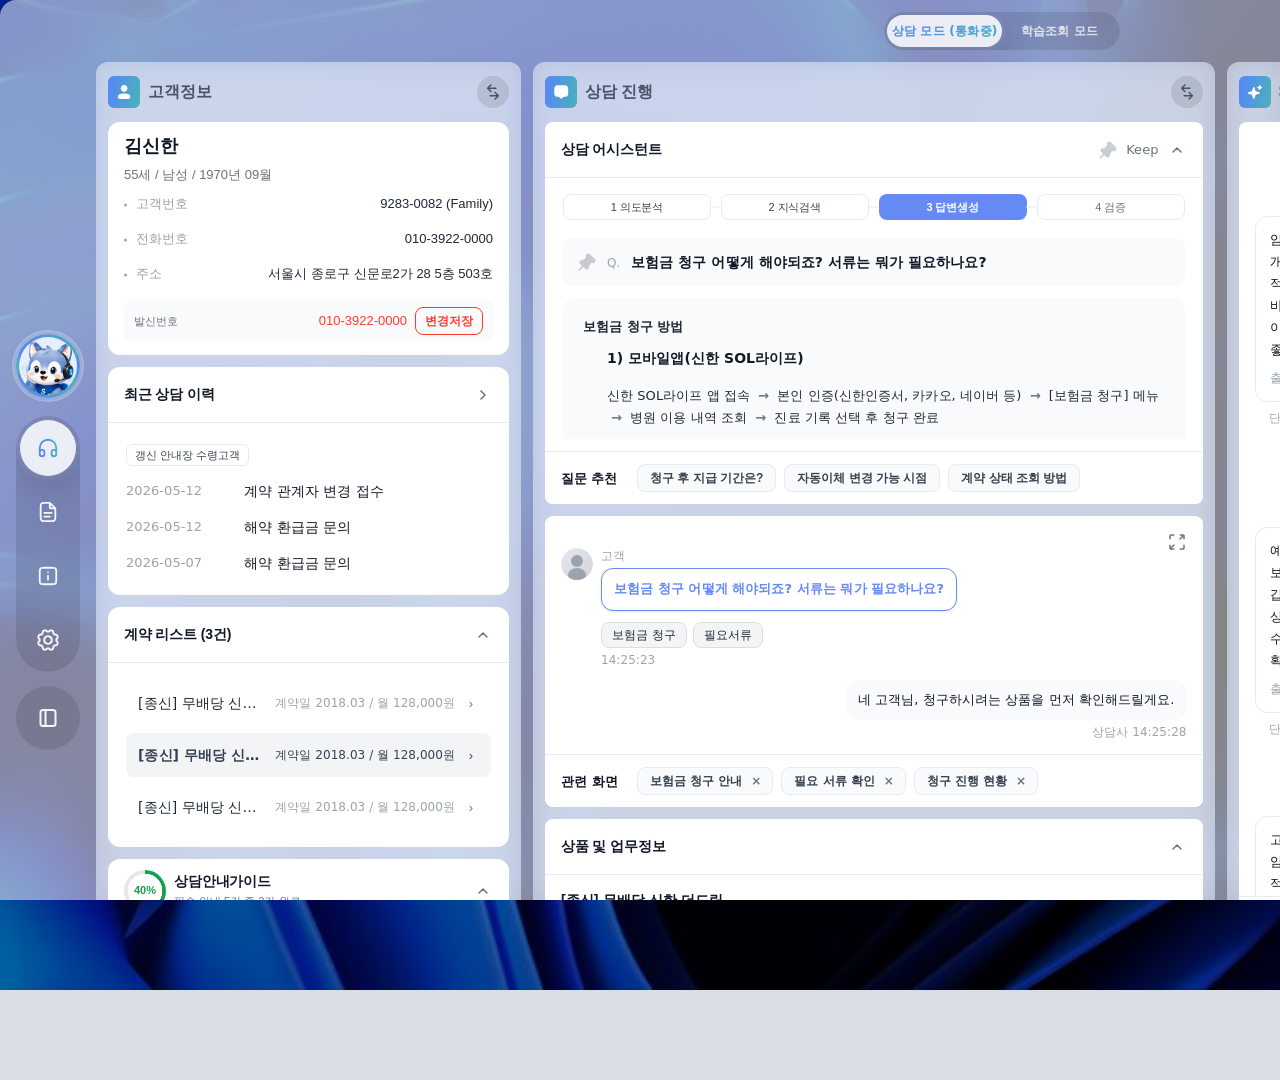
==== crm-dashboard/src/pages/app.html @ 481f841d "업데이트 Co-authored-by: Cursor <cursoragent@cursor.com>" ====
<!doctype html>
<html lang="ko">
<head>
  <meta charset="utf-8" />
  <meta name="viewport" content="width=device-width, initial-scale=1" />
  <title>신한라이프 AI 상담지원</title>
  <link rel="stylesheet" href="../styles/design-system/index.css">
  <style>
    /* ============================================================
       AppShell 토큰 (LNB / Header 디자인은 1·2·3 페이지와 동일)
       ============================================================ */
    :root {
      --app-expanded-w: 1920px;
      --app-compact-w: 1360px;
      --app-h: 1080px;
      --app-stage-h: var(--app-h);
      --page1-collapse-reduction: 0px;
      --app-current-w: calc(var(--app-expanded-w) - var(--page1-collapse-reduction));
      --app-stage-w: var(--app-current-w);
      /* 로컬 변수 복제 제거: 시맨틱 토큰을 그대로 사용 */
      --header-h: var(--layout-header-h);
      --lnb-w: var(--layout-lnb-w);
      --footer-h: var(--layout-footer-h, 40px);
      --shell-pad-x: var(--layout-header-pad-x);
      --shell-gap: var(--layout-header-gap);
      --lnb-pad-top: var(--layout-lnb-pad-top);
      --lnb-pad-bottom: var(--layout-lnb-pad-bottom);
      --lnb-brand-size: var(--layout-lnb-brand-size);
      --lnb-brand-gap: var(--layout-lnb-brand-gap);
      --lnb-nav-gap: var(--layout-lnb-nav-gap);
      --lnb-button-size: var(--layout-lnb-button-size);
      --lnb-visual-center-offset: 0px;
      --col-border: var(--color-border-default);
      --col-primary: var(--color-brand-primary);
      --font-stack: Pretendard, "Pretendard Variable", -apple-system, BlinkMacSystemFont,
                    "Apple SD Gothic Neo", "Noto Sans KR", "Malgun Gothic", system-ui, sans-serif;
    }

    :root.is-shell-compact {
      --page1-collapse-reduction: calc(var(--app-expanded-w) - var(--app-compact-w));
    }

    *, *::before, *::after { box-sizing: border-box; }
    html, body {
      margin: 0; padding: 0;
      width: 100%;
      min-width: 100%;
      min-height: 100vh;
      overflow: auto;
    }
    body {
      position: relative;
      display: grid;
      place-items: center;
      background: var(--layer-viewport-bg);
      color: var(--color-text-strong);
      font-family: var(--font-stack);
      font-size: var(--type-body-fs);
      line-height: var(--lh-normal);
      -webkit-font-smoothing: antialiased;
      isolation: isolate;
    }

    /* 1. 배경 이미지 레이어 (가장 뒤, 1920x1080 고정, 블러/opacity 미적용) */
    .app-desktop-bg {
      position: fixed;
      left: 50%;
      top: 50%;
      width: var(--app-stage-w);
      height: var(--app-stage-h);
      transform: translate(-50%, -50%);
      z-index: 0;
      pointer-events: none;
      background-color: var(--layer-viewport-bg);
      background-image: var(--desktop-bg-image, none);
      background-position: center;
      background-repeat: no-repeat;
      background-size: 1920px 1080px;
      border-radius: 16px;
      transition: width 240ms cubic-bezier(0.22, 1, 0.36, 1);
    }

    /* 2. 앱 배경 레이어 — 단일 화이트 glass (--layer-app-bg + 동일 blur/saturate 토큰).
       LNB·헤더는 투명으로 두고 이 면만 깔아 경계가 생기지 않게 함 */
    .app-stage {
      position: relative;
      z-index: 1;
      flex: 0 0 auto;
      width: var(--app-stage-w);
      height: var(--app-stage-h);
      overflow: hidden;
      border-radius: 16px;
      background: var(--layer-app-bg);
      backdrop-filter: blur(var(--glass-blur-app-shell)) saturate(var(--glass-saturate-app-shell));
      -webkit-backdrop-filter: blur(var(--glass-blur-app-shell)) saturate(var(--glass-saturate-app-shell));
      box-shadow: none;
      transition: width 240ms cubic-bezier(0.22, 1, 0.36, 1);
    }
    .bg-switcher {
      position: fixed;
      right: 24px;
      bottom: 24px;
      z-index: 2;
      display: inline-flex;
      align-items: center;
      gap: 6px;
      padding: 4px;
      border: 1px solid rgba(255, 255, 255, 0.18);
      border-radius: var(--radius-pill);
      background: rgba(15, 23, 42, 0.28);
      backdrop-filter: blur(var(--glass-blur-bg-switcher)) saturate(var(--glass-saturate-chrome));
      -webkit-backdrop-filter: blur(var(--glass-blur-bg-switcher)) saturate(var(--glass-saturate-chrome));
      box-shadow: 0 8px 24px rgba(15, 23, 42, 0.16);
    }
    .bg-switcher.is-hidden {
      display: none;
    }
    .bg-switcher__btn {
      display: inline-flex;
      align-items: center;
      justify-content: center;
      width: 30px;
      height: 30px;
      border-radius: var(--radius-pill);
      color: rgba(255, 255, 255, 0.88);
      transition: background-color var(--motion-fast), color var(--motion-fast);
    }
    .bg-switcher__btn:hover {
      background: rgba(255, 255, 255, 0.16);
      color: #fff;
    }
    .bg-switcher__btn:focus-visible {
      outline: 2px solid rgba(255, 255, 255, 0.72);
      outline-offset: 2px;
    }
    .bg-switcher__icon {
      display: block;
      width: 16px;
      height: 16px;
      stroke: currentColor;
      stroke-width: 2;
      stroke-linecap: round;
      stroke-linejoin: round;
      fill: none;
    }
    button { font: inherit; color: inherit; cursor: pointer; background: none; border: 0; padding: 0; }

    /* ============================================================
       Shell (LNB full-height / Right = Header + Main + Footer)
       ============================================================ */
    .shell {
      display: grid;
      grid-template-columns: var(--lnb-w) minmax(0, 1fr);
      grid-template-rows: var(--header-h) minmax(0, 1fr);
      flex: 0 0 auto;
      width: 100%;
      height: 100%;
      max-height: 100%;
      overflow: hidden;
      background: transparent;
      box-shadow: none;
      transition: width 240ms cubic-bezier(0.22, 1, 0.36, 1);
    }
    /* 상단 헤더: row 안의 top inset은 투명하게 두고, box는 실제 header content만 감싼다 */
    .shell__header {
      grid-column: 2;
      grid-row: 1;
      min-width: 0;
      height: var(--header-h);
      padding: 12px var(--layout-card-gap) 12px 0;
      box-sizing: border-box;
      background: transparent;
      backdrop-filter: none;
      -webkit-backdrop-filter: none;
      border: 0;
      outline: none;
      box-shadow: none;
    }
    .shell__body {
      display: contents;
    }
    .shell__lnb {
      grid-column: 1;
      grid-row: 1 / -1;
      width: var(--lnb-w);
      height: 100%;
      min-height: 0;
      border: 0;
      outline: none;
      box-shadow: none;
    }
    /* MainArea = MainContent(iframe), 푸터 없음 */
    .shell__main-area {
      grid-column: 2;
      grid-row: 2;
      flex: 1 1 auto;
      min-width: 0; min-height: 0;
      height: 100%;
      display: flex; flex-direction: column;
      overflow: hidden;
      background: transparent;
    }
    .shell__main-content {
      flex: 1 1 auto;
      min-width: 0; min-height: 0;
      display: flex;
      overflow: hidden;
    }
    .shell__main-content iframe {
      flex: 0 0 calc(var(--app-expanded-w) - var(--lnb-w));
      width: calc(var(--app-expanded-w) - var(--lnb-w)); height: 100%;
      border: 0; margin: 0; padding: 0;
      display: block;
      background: transparent;
    }

    /* ============================================================
       Footer (statusbar) — AppShell 공통, activePage 무관 static
       ============================================================ */
    .statusbar {
      flex-shrink: 0;
      display: flex; align-items: center; justify-content: space-between;
      flex-wrap: nowrap;
      gap: var(--space-md);
      height: var(--footer-h);
      min-height: var(--footer-h);
      padding: var(--space-sm) var(--space-xl);
      background: #DADFE4;
      color: #475569;
      font-size: var(--type-small-fs);
      font-weight: var(--fw-semibold);
      line-height: var(--lh-tight);
      font-variant-numeric: tabular-nums;
      overflow: hidden;
    }
    .statusbar__cluster {
      min-width: 0;
      display: flex; align-items: center; flex-wrap: nowrap; gap: var(--space-md);
      overflow: hidden;
    }
    .statusbar__item {
      display: inline-flex; align-items: center; gap: 4px;
    }
    .statusbar__item strong { color: #475569; font-weight: var(--fw-semibold); }
    .status-dot {
      width: 8px; height: 8px; border-radius: var(--radius-pill);
      background: var(--color-status-success);
      flex-shrink: 0;
    }
    .statusbar__keys {
      margin-left: auto;
      flex-shrink: 0;
      font-size: var(--type-small-fs); font-weight: var(--fw-medium);
      letter-spacing: 0.02em;
      color: #475569;
    }

    /* ============================================================
       Header (원본 SB 스타일 복원 — 모드 토글 중앙 / static UI)
       - .topbar: 3-구역 (modes 중앙, actions 우측)
       - 토글은 클릭 불가(static), 활성값은 "상담 모드 (통화 중)" 고정
       ============================================================ */
    .topbar {
      height: 38px;
      min-height: 38px;
      display: flex;
      align-items: center;
      justify-content: space-between;
      gap: var(--shell-gap);
      padding: 0 var(--layout-card-gap);
      /* 외곽 glass: .ds-outer-panel-glass */
      background: transparent;
      backdrop-filter: none;
      -webkit-backdrop-filter: none;
      border: 0;
      border-radius: var(--radius-outer);
      box-shadow: none;
      position: relative;
    }

    /* 좌측 통화 상태 영역 */
    .topbar__left {
      flex-shrink: 0;
      display: flex;
      align-items: center;
      gap: var(--space-md);
    }

    /* 통화 상태 pill */
    .call-status-pill {
      display: flex;
      align-items: center;
      gap: var(--space-xs);
      height: 36px;
      min-height: 36px;
      padding: 0;
      border-radius: 999px;
      border: 0;
      background: transparent;
    }
    .call-status-pill__dot {
      width: 4px;
      height: 4px;
      border-radius: var(--radius-pill);
      background: rgba(255, 255, 255, 0.96);
      flex-shrink: 0;
      align-self: center;
    }
    .call-status-pill__text {
      font-size: var(--type-small-fs);
      font-weight: var(--fw-bold);
      line-height: 1;
      color: rgba(255, 255, 255, 0.96);
      white-space: nowrap;
    }
    .call-status-pill__time {
      font-size: 10px;
      font-weight: var(--fw-medium);
      line-height: 1;
      color: rgba(255, 255, 255, 0.78);
      white-space: nowrap;
    }

    /* 중앙 모드 토글 영역 */
    .topbar__modes {
      position: absolute;
      left: 50%;
      top: 50%;
      transform: translate(-50%, -50%);
      z-index: 1;
      flex: 0 0 auto;
      display: flex;
      align-items: center;
      justify-content: center;
      min-width: 0;
      pointer-events: none;
    }
    .mode-segmented {
      --mode-tab-w: 115px;
      --mode-tab-h: 32px;
      display: inline-grid;
      grid-template-columns: repeat(2, var(--mode-tab-w));
      align-items: center;
      column-gap: 0;
      padding: 3px;
      background: transparent;
      backdrop-filter: none;
      -webkit-backdrop-filter: none;
      border: none;
      border-radius: 999px;
      box-sizing: border-box;
      box-shadow: none;
      position: relative;
      overflow: hidden;
      pointer-events: none; /* static UI — 클릭 비활성 */
    }
    .mode-segmented::after {
      content: "";
      position: absolute;
      inset: 0;
      border-radius: inherit;
      background: rgba(0, 0, 0, 0.10);
      box-shadow: none;
      pointer-events: none;
      z-index: 0;
    }
    .mode-segmented::before {
      content: "";
      position: absolute;
      left: 3px;
      top: 3px;
      width: var(--mode-tab-w);
      height: var(--mode-tab-h);
      border-radius: 999px;
      background: rgba(255, 255, 255, 0.86);
      box-shadow: 0 10px 24px rgba(20, 30, 50, 0.18), 0 2px 8px rgba(255, 255, 255, 0.22);
      transform: translateX(0);
      transition:
        transform 220ms cubic-bezier(0.22, 1, 0.36, 1),
        width 220ms cubic-bezier(0.22, 1, 0.36, 1);
      pointer-events: none;
      z-index: 1;
    }
    .mode-segmented:has(.mode-segmented__btn:nth-child(2).is-active)::before {
      width: var(--mode-tab-w);
      transform: translateX(var(--mode-tab-w));
    }
    .mode-segmented__btn {
      display: inline-flex;
      align-items: center;
      justify-content: center;
      width: 100%;
      min-width: 0;
      height: var(--mode-tab-h);
      padding: 0 var(--space-md);
      border: none;
      border-radius: var(--radius-pill);
      font-family: inherit;
      font-size: var(--type-small-fs);
      font-weight: var(--fw-semibold);
      line-height: 1;
      letter-spacing: 0.02em;
      color: rgba(255, 255, 255, 0.78);
      opacity: 1;
      background: transparent;
      box-sizing: border-box;
      white-space: nowrap;
      cursor: default;
      position: relative;
      z-index: 2;
      -webkit-tap-highlight-color: transparent;
      transition: opacity 120ms, color 160ms;
    }
    .mode-segmented__btn.is-active {
      background: transparent;
      background-image: linear-gradient(100deg, rgba(65, 208, 140, 0) 0%, rgba(65, 208, 140, 0.6) 100%), linear-gradient(#5785FB, #5785FB);
      background-clip: text;
      -webkit-background-clip: text;
      color: transparent;
      -webkit-text-fill-color: transparent;
      opacity: 1;
      font-weight: var(--fw-bold);
    }
    .mode-segmented__btn:not(.is-active):hover {
      color: rgba(255, 255, 255, 0.92);
    }
    :root.is-page1-two-panels-collapsed .shell__header {
      padding-right: 0;
    }
    :root.is-page1-two-panels-collapsed .topbar {
      padding-left: 0;
      padding-right: 0;
    }
    :root.is-page1-two-panels-collapsed .topbar__modes {
      left: 0;
      transform: translateY(-50%);
      justify-content: flex-start;
    }

    /* 우측 사용자 영역 */
    .topbar__actions {
      --topbar-action-h: 38px;
      display: flex;
      align-items: center;
      gap: 14px;
      flex-shrink: 0;
      min-width: 0;
      height: var(--topbar-action-h);
      margin-left: auto;
      position: relative;
      z-index: 2;
    }
    .topbar__icon-btn,
    .topbar__avatar {
      box-sizing: border-box;
      display: inline-flex;
      align-items: center;
      justify-content: center;
      flex-shrink: 0;
      width: var(--topbar-action-h);
      height: var(--topbar-action-h);
      min-width: var(--topbar-action-h);
      min-height: var(--topbar-action-h);
      border: 0;
      border-radius: var(--radius-pill);
      background: rgba(255, 255, 255, 0.38);
      color: rgba(255, 255, 255, 0.90);
      transition:
        background var(--motion-fast),
        border-color var(--motion-fast),
        color var(--motion-fast);
    }
    .topbar__icon-btn {
      cursor: pointer;
      text-decoration: none;
      border-radius: var(--radius-pill);
    }
    .topbar__icon-btn:hover,
    .topbar__avatar:hover {
      background: rgba(255, 255, 255, 0.48);
      color: rgba(255, 255, 255, 0.96);
    }
    .topbar__icon-btn:focus-visible {
      outline: 2px solid var(--c-neutral-400);
      outline-offset: 2px;
    }
    .topbar__user-group {
      box-sizing: border-box;
      display: inline-flex;
      align-items: center;
      gap: 8px;
      height: var(--topbar-action-h);
      padding: 4px 12px 4px 4px;
      border: 0;
      border-radius: var(--radius-pill);
      background: rgba(0, 0, 0, 0.10);
      color: rgba(255, 255, 255, 0.94);
      flex-shrink: 0;
    }
    .topbar__user-group .topbar__avatar {
      width: 30px;
      height: 30px;
      min-width: 30px;
      min-height: 30px;
      border: 0;
      border-radius: var(--radius-pill);
      background: rgba(255, 255, 255, 0.94);
      color: rgba(71, 85, 105, 0.78);
    }
    .topbar__user-group .topbar__avatar:hover {
      background: rgba(255, 255, 255, 0.94);
      border-color: transparent;
      color: inherit;
    }
    .topbar__user-group:hover {
      background: rgba(0, 0, 0, 0.14);
      color: rgba(255, 255, 255, 0.98);
    }
    .topbar__user-group .topbar__user-name {
      margin-left: 0;
    }
    .topbar__icon {
      width: 26px;
      height: 26px;
      display: block;
    }
    .topbar__icon circle,
    .topbar__icon path {
      stroke-width: 1.8;
    }
    .topbar__user-name {
      margin-left: 2px;
      font-size: var(--type-body-fs);
      font-weight: var(--fw-bold);
      line-height: var(--lh-tight);
      color: rgba(255, 255, 255, 0.96);
      white-space: nowrap;
    }
    .topbar__user-role {
      font-size: var(--type-caption-fs);
      font-weight: var(--fw-medium);
      line-height: var(--lh-tight);
      color: rgba(255, 255, 255, 0.72);
      white-space: nowrap;
    }
    .topbar__icon-group {
      display: inline-flex;
      align-items: center;
      gap: 8px;
      flex-shrink: 0;
    }

    /* ============================================================
       LNB (placeholder 단순화 — 4개 메뉴, responsive width)
       ============================================================ */
    /* LNB: app-stage 단일 면에 포함(우측 경계선·독립 유리판 느낌 제거) */
    .lnb {
      width: 100%; height: 100%;
      background: transparent;
      backdrop-filter: none;
      -webkit-backdrop-filter: none;
      padding: var(--lnb-pad-top) 0 var(--lnb-pad-bottom);
      display: flex; flex-direction: column; align-items: center; justify-content: center; gap: 14px;
      border: 0;
      box-shadow: none;
    }
    .lnb__brand {
      flex-shrink: 0;
      width: var(--lnb-brand-size);
      height: var(--lnb-brand-size);
      margin: 0;
      display: inline-flex;
      align-items: center;
      justify-content: center;
      position: relative;
      box-sizing: border-box;
      padding: 6px;
      border: 0;
      border-radius: var(--radius-circle);
      background: rgb(255 255 255 / 18%);
      box-shadow: none;
      overflow: hidden;
      transform: translateX(var(--lnb-visual-center-offset));
    }
    .lnb__brand::before,
    .lnb__brand::after {
      content: "";
      position: absolute;
      border-radius: inherit;
      pointer-events: none;
      z-index: 2;
    }
    .lnb__brand::before {
      inset: 0;
      border: 1px solid rgb(255 255 255 / 20%);
    }
    .lnb__brand::after {
      inset: 4px;
      border: 3px solid transparent;
      background: linear-gradient(100deg, rgba(65, 208, 140, 0) 0%, rgba(65, 208, 140, 0.6) 100%), #5785FB;
      -webkit-mask: linear-gradient(#fff 0 0) padding-box, linear-gradient(#fff 0 0);
      -webkit-mask-composite: xor;
      mask-composite: exclude;
    }
    .lnb__brand-img {
      display: block;
      width: 100%;
      height: 100%;
      position: relative;
      z-index: 1;
      border-radius: inherit;
      object-fit: cover;
    }
    /* 중앙 메뉴: 단일 세로형 glass tab group */
    .lnb__nav {
      flex: 0 0 auto;
      min-height: 0;
      width: 100%;
      display: flex;
      align-items: center;
      justify-content: center;
    }
    .lnb__tab-group {
      box-sizing: border-box;
      width: var(--lnb-button-size);
      padding: 0;
      display: inline-flex;
      flex-direction: column;
      align-items: center;
      gap: 0;
      background: transparent;
      backdrop-filter: none;
      -webkit-backdrop-filter: none;
      border: 0;
      border-radius: 999px;
      box-shadow: none;
      transform: translateX(var(--lnb-visual-center-offset));
      position: relative;
      overflow: hidden;
    }
    .lnb__tab-group::after {
      content: "";
      position: absolute;
      inset: 0;
      border-radius: inherit;
      background: rgba(0, 0, 0, 0.10);
      box-shadow: none;
      pointer-events: none;
      z-index: 0;
    }
    .lnb__tab-group::before {
      content: "";
      position: absolute;
      left: 4px;
      top: 4px;
      width: 56px;
      height: 56px;
      border-radius: 999px;
      background: rgba(255, 255, 255, 0.86);
      box-shadow: 0 10px 24px rgba(20, 30, 50, 0.18), 0 2px 8px rgba(255, 255, 255, 0.22);
      transform: translateY(0);
      transition: transform 220ms cubic-bezier(0.22, 1, 0.36, 1);
      pointer-events: none;
      z-index: 1;
    }
    .lnb__tab-group[data-active-index="1"]::before {
      transform: translateY(var(--lnb-button-size));
    }
    .lnb__tab-group[data-active-index="2"]::before {
      transform: translateY(calc(var(--lnb-button-size) + var(--lnb-button-size)));
    }
    .lnb__tab-group[data-active-index="3"]::before {
      transform: translateY(calc(var(--lnb-button-size) * 3));
    }
    .lnb__btn {
      box-sizing: border-box;
      width: var(--lnb-button-size);
      height: var(--lnb-button-size);
      min-width: var(--lnb-button-size);
      min-height: var(--lnb-button-size);
      padding: 0;
      border-radius: var(--radius-pill);
      background: transparent;
      color: rgba(255, 255, 255, 0.92);
      opacity: 1;
      display: inline-flex;
      align-items: center;
      justify-content: center;
      flex: 0 0 var(--lnb-button-size);
      position: relative;
      z-index: 2;
      line-height: 0;
      transition: opacity 120ms, color 160ms;
    }
    .lnb__btn:hover {
      background: transparent;
      color: rgba(255, 255, 255, 0.98);
      opacity: 1;
    }
    .lnb__btn.is-active {
      background: transparent;
      color: var(--color-text-strong);
      opacity: 1;
      box-shadow: none;
    }
    .lnb__btn:disabled,
    .lnb__btn[aria-disabled="true"] {
      cursor: default;
      pointer-events: none;
    }
    .lnb__icon {
      display: block;
      width: 26px;
      height: 26px;
      flex: 0 0 26px;
      color: currentColor;
      stroke: currentColor;
      stroke-width: 1.8;
      stroke-linecap: round;
      stroke-linejoin: round;
      fill: none;
    }
    .lnb__icon--visual-balance {
      stroke-width: 2;
    }
    .lnb__tab-group .lnb__btn:nth-child(-n + 3) .lnb__icon {
      width: 22px;
      height: 22px;
      flex-basis: 22px;
    }
    .lnb__btn.is-active .lnb__icon,
    .lnb__btn.is-active .lnb__icon * {
      stroke: url(#lnb-active-icon-gradient);
    }
    .lnb-collapse-btn {
      box-sizing: border-box;
      display: inline-flex;
      align-items: center;
      justify-content: center;
      flex: 0 0 var(--lnb-button-size);
      width: var(--lnb-button-size);
      height: var(--lnb-button-size);
      min-width: var(--lnb-button-size);
      min-height: var(--lnb-button-size);
      margin: 0 auto;
      padding: 0;
      border: 0;
      border-radius: var(--radius-pill);
      background: rgba(0, 0, 0, 0.10);
      backdrop-filter: none;
      -webkit-backdrop-filter: none;
      color: rgba(255, 255, 255, 0.92);
      box-shadow: none;
      transform: translateX(var(--lnb-visual-center-offset));
      transition: background 120ms, border-color 120ms, color 120ms;
    }
    .lnb-collapse-btn:hover {
      background: rgba(0, 0, 0, 0.14);
      color: rgba(255, 255, 255, 0.96);
    }
    .lnb-collapse-btn:focus-visible {
      outline: 2px solid var(--c-neutral-400);
      outline-offset: 2px;
    }
    .lnb-collapse-btn__icon {
      display: block;
      width: 24px;
      height: 24px;
      flex-shrink: 0;
      color: currentColor;
      pointer-events: none;
    }
    .lnb-collapse-btn__icon rect,
    .lnb-collapse-btn__icon path {
      stroke: currentColor;
    }
  </style>
</head>
<body>
  <svg width="0" height="0" aria-hidden="true" focusable="false" style="position:absolute; overflow:hidden;">
    <defs>
      <linearGradient id="lnb-active-icon-gradient" x1="2" y1="12" x2="22" y2="12" gradientUnits="userSpaceOnUse">
        <stop offset="0%" stop-color="#5785FB"/>
        <stop offset="100%" stop-color="#4AB2B8"/>
      </linearGradient>
    </defs>
  </svg>
  <div class="app-desktop-bg" aria-hidden="true"></div>
  <div class="app-stage">
  <div class="shell">

    <!-- ========== Header (공통, 고정) ========== -->
    <header class="shell__header" aria-label="상단 헤더">
      <div class="topbar ds-outer-panel-glass">
        <!-- 좌측 통화 상태 -->
        <div class="topbar__left">
        </div>

        <!-- 중앙 모드 토글 (static UI — 클릭 불가, 활성값 "상담 모드 (통화 중)" 고정) -->
        <div class="topbar__modes">
          <div class="mode-segmented" role="group" aria-label="화면 모드 (고정)">
            <button type="button" class="mode-segmented__btn is-active" aria-pressed="true" tabindex="-1">상담 모드 (통화중)</button>
            <button type="button" class="mode-segmented__btn" aria-pressed="false" tabindex="-1">학습조회 모드</button>
          </div>
        </div>

        <!-- 우측 사용자 영역 -->
        <div class="topbar__actions" aria-label="상담사 김신한">
          <div class="call-status-pill">
            <span class="call-status-pill__dot" aria-hidden="true"></span>
            <span class="call-status-pill__text">통화중</span>
            <span class="call-status-pill__time">00:00:00 (00:01:24)</span>
          </div>
          <span class="topbar__user-group" aria-label="상담사 김신한">
            <span class="topbar__avatar" role="img" aria-label="프로필">
              <svg class="topbar__icon" viewBox="0 0 24 24" fill="none" aria-hidden="true">
                <circle cx="12" cy="9" r="3.1" stroke="currentColor" stroke-width="1.7"/>
                <path d="M6.75 18.25c.78-2.32 2.67-3.5 5.25-3.5s4.47 1.18 5.25 3.5" stroke="currentColor" stroke-width="1.7" stroke-linecap="round"/>
              </svg>
            </span>
            <span class="topbar__user-name">김신한</span>
            <span class="topbar__user-role">상담사</span>
          </span>
          <span class="topbar__icon-group" aria-label="헤더 빠른 메뉴">
            <a href="style-guide.html" target="_blank" rel="noopener" class="topbar__icon-btn" aria-label="도움말 (스타일 가이드 열기)" title="스타일 가이드 열기">
              <svg class="topbar__icon" viewBox="0 0 24 24" fill="none" aria-hidden="true">
                <circle cx="12" cy="12" r="8.25" stroke="currentColor" stroke-width="1.7"/>
                <path d="M9.75 9.25A2.35 2.35 0 0 1 12.1 7c1.32 0 2.4.86 2.4 2.14 0 1.05-.57 1.62-1.45 2.22-.67.46-1.05.84-1.05 1.64v.35" stroke="currentColor" stroke-width="1.7" stroke-linecap="round" stroke-linejoin="round"/>
                <path d="M12 16.5h.01" stroke="currentColor" stroke-width="2.2" stroke-linecap="round"/>
              </svg>
            </a>
            <button type="button" class="topbar__icon-btn" aria-label="알림">
              <svg class="topbar__icon" viewBox="0 0 24 24" fill="none" aria-hidden="true">
                <path d="M7.75 10.45a4.25 4.25 0 0 1 8.5 0v2.52c0 .54.18 1.07.52 1.49l.65.81c.42.53.05 1.31-.62 1.31H7.2c-.67 0-1.04-.78-.62-1.31l.65-.81c.34-.42.52-.95.52-1.49v-2.52Z" stroke="currentColor" stroke-width="1.7" stroke-linejoin="round"/>
                <path d="M10.1 18.25a2.1 2.1 0 0 0 3.8 0" stroke="currentColor" stroke-width="1.7" stroke-linecap="round"/>
              </svg>
            </button>
          </span>
        </div>
      </div>
    </header>

    <!-- ========== Body (LNB + Main) ========== -->
    <div class="shell__body">
      <aside class="shell__lnb" aria-label="주 메뉴">
        <nav class="lnb">
          <div class="lnb__brand" aria-label="신한라이프">
            <img class="lnb__brand-img" src="../assets/cha.jpg" alt="" aria-hidden="true">
          </div>
          <div class="lnb__nav">
            <div class="lnb__tab-group" role="tablist" aria-label="주 메뉴" data-active-index="0">
              <button type="button" class="lnb__btn is-active" data-page="1" aria-current="page" aria-label="상담">
                <svg class="lnb__icon lnb__icon--visual-balance" viewBox="0 0 24 24" aria-hidden="true">
                  <path d="M21 18V12C21 7.02944 16.9706 3 12 3C7.02944 3 3 7.02944 3 12V18M5.5 21C4.11929 21 3 19.8807 3 18.5V16.5C3 15.1193 4.11929 14 5.5 14C6.88071 14 8 15.1193 8 16.5V18.5C8 19.8807 6.88071 21 5.5 21ZM18.5 21C17.1193 21 16 19.8807 16 18.5V16.5C16 15.1193 17.1193 14 18.5 14C19.8807 14 21 15.1193 21 16.5V18.5C21 19.8807 19.8807 21 18.5 21Z"/>
                </svg>
              </button>
              <button type="button" class="lnb__btn" data-page="2" aria-label="문서">
                <svg class="lnb__icon lnb__icon--visual-balance" viewBox="0 0 24 24" aria-hidden="true">
                  <path d="M14 2.26953V6.40007C14 6.96012 14 7.24015 14.109 7.45406C14.2049 7.64222 14.3578 7.7952 14.546 7.89108C14.7599 8.00007 15.0399 8.00007 15.6 8.00007H19.7305M14 17H8M16 13H8M20 9.98822V17.2C20 18.8802 20 19.7202 19.673 20.362C19.3854 20.9265 18.9265 21.3854 18.362 21.673C17.7202 22 16.8802 22 15.2 22H8.8C7.11984 22 6.27976 22 5.63803 21.673C5.07354 21.3854 4.6146 20.9265 4.32698 20.362C4 19.7202 4 18.8802 4 17.2V6.8C4 5.11984 4 4.27976 4.32698 3.63803C4.6146 3.07354 5.07354 2.6146 5.63803 2.32698C6.27976 2 7.11984 2 8.8 2H12.0118C12.7455 2 13.1124 2 13.4577 2.08289C13.7638 2.15638 14.0564 2.27759 14.3249 2.44208C14.6276 2.6276 14.887 2.88703 15.4059 3.40589L18.5941 6.59411C19.113 7.11297 19.3724 7.3724 19.5579 7.67515C19.7224 7.94356 19.8436 8.2362 19.9171 8.5423C20 8.88757 20 9.25445 20 9.98822Z"/>
                </svg>
              </button>
              <button type="button" class="lnb__btn" data-page="3" aria-label="인포메이션" title="인포메이션">
                <svg class="lnb__icon lnb__icon--visual-balance" viewBox="0 0 24 24" aria-hidden="true">
                  <path d="M12 16V12M12 8H12.01M7.8 21H16.2C17.8802 21 18.7202 21 19.362 20.673C19.9265 20.3854 20.3854 19.9265 20.673 19.362C21 18.7202 21 17.8802 21 16.2V7.8C21 6.11984 21 5.27976 20.673 4.63803C20.3854 4.07354 19.9265 3.6146 19.362 3.32698C18.7202 3 17.8802 3 16.2 3H7.8C6.11984 3 5.27976 3 4.63803 3.32698C4.07354 3.6146 3.6146 4.07354 3.32698 4.63803C3 5.27976 3 6.11984 3 7.8V16.2C3 17.8802 3 18.7202 3.32698 19.362C3.6146 19.9265 4.07354 20.3854 4.63803 20.673C5.27976 21 6.11984 21 7.8 21Z"/>
                </svg>
              </button>
              <button type="button" class="lnb__btn" aria-label="설정" title="설정" aria-disabled="true" disabled>
                <svg class="lnb__icon" viewBox="0 0 24 24" aria-hidden="true">
                  <path d="M17.4127 6.59414L17.4059 6.58733C17.1938 6.37522 17.0449 6.10862 17.0031 5.81186L16.8095 4.45358C16.7453 4.00795 16.4563 3.62849 16.0486 3.43487C15.7694 3.30352 15.4843 3.18481 15.1933 3.0807C14.7691 2.92892 14.2963 2.99216 13.9353 3.26265L12.8358 4.08676C12.5965 4.26677 12.3046 4.35044 12.0059 4.35044H11.9942C11.6955 4.35044 11.4026 4.26677 11.1642 4.08676L10.0648 3.26265C9.70379 2.99216 9.23189 2.92892 8.8067 3.0807C8.51578 3.18481 8.23069 3.30254 7.95145 3.43487C7.54377 3.62752 7.25382 4.00698 7.19058 4.45358L6.99598 5.81283C6.95317 6.10959 6.80527 6.37522 6.59414 6.58733C6.59219 6.58927 6.58927 6.59122 6.58733 6.59414C6.37522 6.80625 6.10862 6.95414 5.81186 6.99695L4.45358 7.19058C4.00698 7.25382 3.62849 7.54279 3.43487 7.95047C3.30254 8.22972 3.18481 8.51578 3.0807 8.80572C2.92892 9.23092 2.99216 9.70379 3.26265 10.0648L4.09163 11.1701C4.26385 11.3987 4.35433 11.678 4.35531 11.964C4.35531 11.9854 4.35531 12.0068 4.35628 12.0282C4.35823 12.3172 4.26579 12.5974 4.0926 12.829L3.26265 13.9353C2.99216 14.2953 2.92892 14.7682 3.0807 15.1924C3.18481 15.4833 3.30254 15.7694 3.43487 16.0486C3.62752 16.4563 4.00698 16.7453 4.45358 16.8095L5.81283 17.0041C6.10959 17.0459 6.37522 17.1938 6.58733 17.4059C6.58927 17.4079 6.59122 17.4108 6.59414 17.4127C6.80527 17.6239 6.95317 17.8904 6.99598 18.1872L7.19058 19.5465C7.25382 19.9921 7.54279 20.3716 7.95047 20.5642C8.22972 20.6965 8.51578 20.8152 8.80572 20.9193C9.23092 21.0711 9.70379 21.0079 10.0648 20.7364L11.1633 19.9133C11.4026 19.7333 11.6955 19.6496 11.9952 19.6506H12.0049C12.3046 19.6496 12.5974 19.7333 12.8368 19.9133L13.9343 20.7364C14.2953 21.0069 14.7682 21.0711 15.1924 20.9193C15.4833 20.8152 15.7694 20.6965 16.0486 20.5652C16.4563 20.3716 16.7453 19.9931 16.8095 19.5465L17.005 18.1785C17.0459 17.8953 17.1782 17.6336 17.3806 17.4302C17.3952 17.4147 17.4098 17.4001 17.4244 17.3855C17.6277 17.1792 17.8914 17.0459 18.1775 17.005L19.5465 16.8095C19.9921 16.7453 20.3716 16.4563 20.5642 16.0486C20.6965 15.7703 20.8152 15.4843 20.9193 15.1933C21.0711 14.7691 21.0079 14.2963 20.7364 13.9353L19.9074 12.829C19.7362 12.6004 19.6447 12.3221 19.6438 12.036C19.6438 12.0146 19.6438 11.9932 19.6428 11.9728C19.6408 11.6828 19.7333 11.4016 19.9074 11.1701L20.7364 10.0648C21.0069 9.70379 21.0711 9.23189 20.9193 8.8067C20.8152 8.51578 20.6965 8.23069 20.5652 7.95145C20.3716 7.54377 19.9931 7.25382 19.5465 7.19058L18.1862 6.99598C17.8905 6.95317 17.6239 6.80625 17.4127 6.59414Z"/>
                  <path d="M15.5104 11.4385C15.8773 13.8398 13.8398 15.8782 11.4385 15.5104C9.94208 15.2818 8.71904 14.0588 8.49039 12.5623C8.1226 10.161 10.161 8.1226 12.5623 8.49039C14.0578 8.72001 15.2808 9.94305 15.5104 11.4385Z"/>
                </svg>
              </button>
            </div>
          </div>
          <button
            type="button"
            class="lnb-collapse-btn"
            id="lnb-collapse-btn"
            aria-expanded="true"
            aria-label="LNB 접기"
            title="LNB 접기"
          ><svg class="lnb-collapse-btn__icon" viewBox="0 0 24 24" fill="none" aria-hidden="true"><rect x="4.5" y="4" width="15" height="16" rx="2.5" stroke-width="2"/><path d="M9.5 4v16" stroke-width="2" stroke-linecap="round"/></svg></button>
        </nav>
      </aside>

      <!-- MainArea = MainContent(iframe, activePage에 따라 교체) -->
      <section class="shell__main-area" aria-label="페이지 영역">
        <div class="shell__main-content" role="region" aria-label="페이지 콘텐츠">
          <iframe
            id="page-frame"
            src="index.html"
            title="현재 페이지"
            loading="eager"
          ></iframe>
        </div>
      </section>
    </div>
  </div>
  </div>

  <div class="bg-switcher" id="bg-switcher" aria-label="배경 이미지 선택">
    <button type="button" class="bg-switcher__btn" id="bg-prev" aria-label="이전 배경 이미지">
      <svg class="bg-switcher__icon" viewBox="0 0 24 24" aria-hidden="true">
        <path d="M15 18l-6-6 6-6" />
      </svg>
    </button>
    <button type="button" class="bg-switcher__btn" id="bg-next" aria-label="다음 배경 이미지">
      <svg class="bg-switcher__icon" viewBox="0 0 24 24" aria-hidden="true">
        <path d="M9 6l6 6-6 6" />
      </svg>
    </button>
  </div>

  <script>
    /**
     * AppShell 상태:
     *  - activePage 는 AppShell 만 소유
     *  - LNB 클릭만 setActivePage 를 호출
     *  - Header 는 activePage 를 받지 않음 (재렌더 없음)
     *  - MainContent(iframe) src 만 교체
     *  - URL hash (#page=2) 또는 query (?page=2) 로 초기 페이지 지정 가능
     */
    (function () {
      var PAGES = {
        '1': 'index.html',
        '2': 'document-generator.html',
        '3': 'inspection-review.html',
        '4': 'style-guide.html'
      };
      var frame = document.getElementById('page-frame');
      var buttons = document.querySelectorAll('.lnb__btn[data-page]');
      var lnbTabGroup = document.querySelector('.lnb__tab-group');
      var lnbCollapseBtn = document.getElementById('lnb-collapse-btn');
      var backgroundImages = [
        '../assets/bg/desktop-blue-wave.png'
      ];
      var bgIndex = 0;
      var bgSwitcher = document.getElementById('bg-switcher');
      var bgPrevBtn = document.getElementById('bg-prev');
      var bgNextBtn = document.getElementById('bg-next');

      function applyBackground(index) {
        if (!backgroundImages.length) return;
        bgIndex = (index + backgroundImages.length) % backgroundImages.length;
        document.documentElement.style.setProperty(
          '--desktop-bg-image',
          'url("' + backgroundImages[bgIndex] + '")'
        );
      }

      function readInitialPage() {
        var m = (location.hash || '').match(/page=(\d)/);
        if (m && PAGES[m[1]]) return m[1];
        m = (location.search || '').match(/page=(\d)/);
        if (m && PAGES[m[1]]) return m[1];
        return '1';
      }

      var activePage = readInitialPage();
      applyBackground(0);

      function applyActive(page, opts) {
        opts = opts || {};
        activePage = page;
        document.documentElement.classList.remove('is-shell-compact');
        document.documentElement.classList.remove('is-page1-two-panels-collapsed');
        document.documentElement.style.setProperty('--page1-collapse-reduction', '0px');
        var activeIndex = 0;
        buttons.forEach(function (btn, index) {
          var on = btn.dataset.page === page;
          btn.classList.toggle('is-active', on);
          if (on) activeIndex = index;
          if (on) btn.setAttribute('aria-current', 'page');
          else btn.removeAttribute('aria-current');
        });
        if (lnbTabGroup) lnbTabGroup.dataset.activeIndex = String(activeIndex);
        if (opts.swapFrame !== false) frame.src = PAGES[page];
        if (opts.updateHash !== false) {
          try { history.replaceState(null, '', '#page=' + page); } catch (_) {}
        }
      }

      // 초기 페이지: src 가 다르면 교체, 같으면 그대로 둔다
      applyActive(activePage, { swapFrame: frame.getAttribute('src') !== PAGES[activePage] });

      function setActive(page) {
        if (!PAGES[page] || page === activePage) return;
        applyActive(page);
      }

      buttons.forEach(function (btn) {
        btn.addEventListener('click', function () {
          setActive(btn.dataset.page);
        });
      });

      if (bgSwitcher && backgroundImages.length <= 1) {
        bgSwitcher.classList.add('is-hidden');
      }
      if (bgPrevBtn) {
        bgPrevBtn.addEventListener('click', function () {
          applyBackground(bgIndex - 1);
        });
      }
      if (bgNextBtn) {
        bgNextBtn.addEventListener('click', function () {
          applyBackground(bgIndex + 1);
        });
      }

      if (lnbCollapseBtn) {
        lnbCollapseBtn.addEventListener('click', function () {
          var collapsed = !document.documentElement.classList.contains('is-lnb-collapsed');
          document.documentElement.classList.toggle('is-lnb-collapsed', collapsed);
          lnbCollapseBtn.setAttribute('aria-expanded', collapsed ? 'false' : 'true');
          lnbCollapseBtn.setAttribute('aria-label', collapsed ? 'LNB 펼치기' : 'LNB 접기');
          lnbCollapseBtn.setAttribute('title', collapsed ? 'LNB 펼치기' : 'LNB 접기');
        });
      }

      // 뒤로/앞으로 또는 외부 hash 변경 시 동기화
      window.addEventListener('hashchange', function () {
        var p = readInitialPage();
        if (p !== activePage) applyActive(p, { updateHash: false });
      });

      window.addEventListener('message', function (event) {
        var data = event && event.data;
        if (!data) return;
        if (data.type === 'crm:page1-collapse-state') {
          var reduction = Number(data.widthReduction || 0);
          if (!isFinite(reduction) || reduction < 0) reduction = 0;
          document.documentElement.classList.remove('is-shell-compact');
          document.documentElement.classList.toggle('is-page1-two-panels-collapsed', Number(data.collapsedCount || 0) >= 2);
          document.documentElement.style.setProperty('--page1-collapse-reduction', reduction.toFixed(1) + 'px');
          return;
        }
        if (data.type === 'crm:page1-info-panel') {
          document.documentElement.classList.remove('is-shell-compact');
          document.documentElement.classList.remove('is-page1-two-panels-collapsed');
          document.documentElement.style.setProperty('--page1-collapse-reduction', data.expanded === false ? '369px' : '0px');
        }
      });
    })();
  </script>
</body>
</html>
---- crm-dashboard/src/styles/design-system/index.css ----
@import "./tokens/primitive.css";
@import "./tokens/semantic.css";
@import "./base/reset.css";
@import "./base/typography.css";
@import "./components/button.css";
@import "./components/input.css";
@import "./components/chip.css";
@import "./components/checkbox.css";
@import "./components/status.css";
@import "./components/table.css";
@import "./components/card.css";
@import "./components/layer-glass.css";
@import "./components/scrollbar.css";
@import "./components/semantic-map.css";
@import "./components/info-row.css";
@import "./components/page-overrides.css";
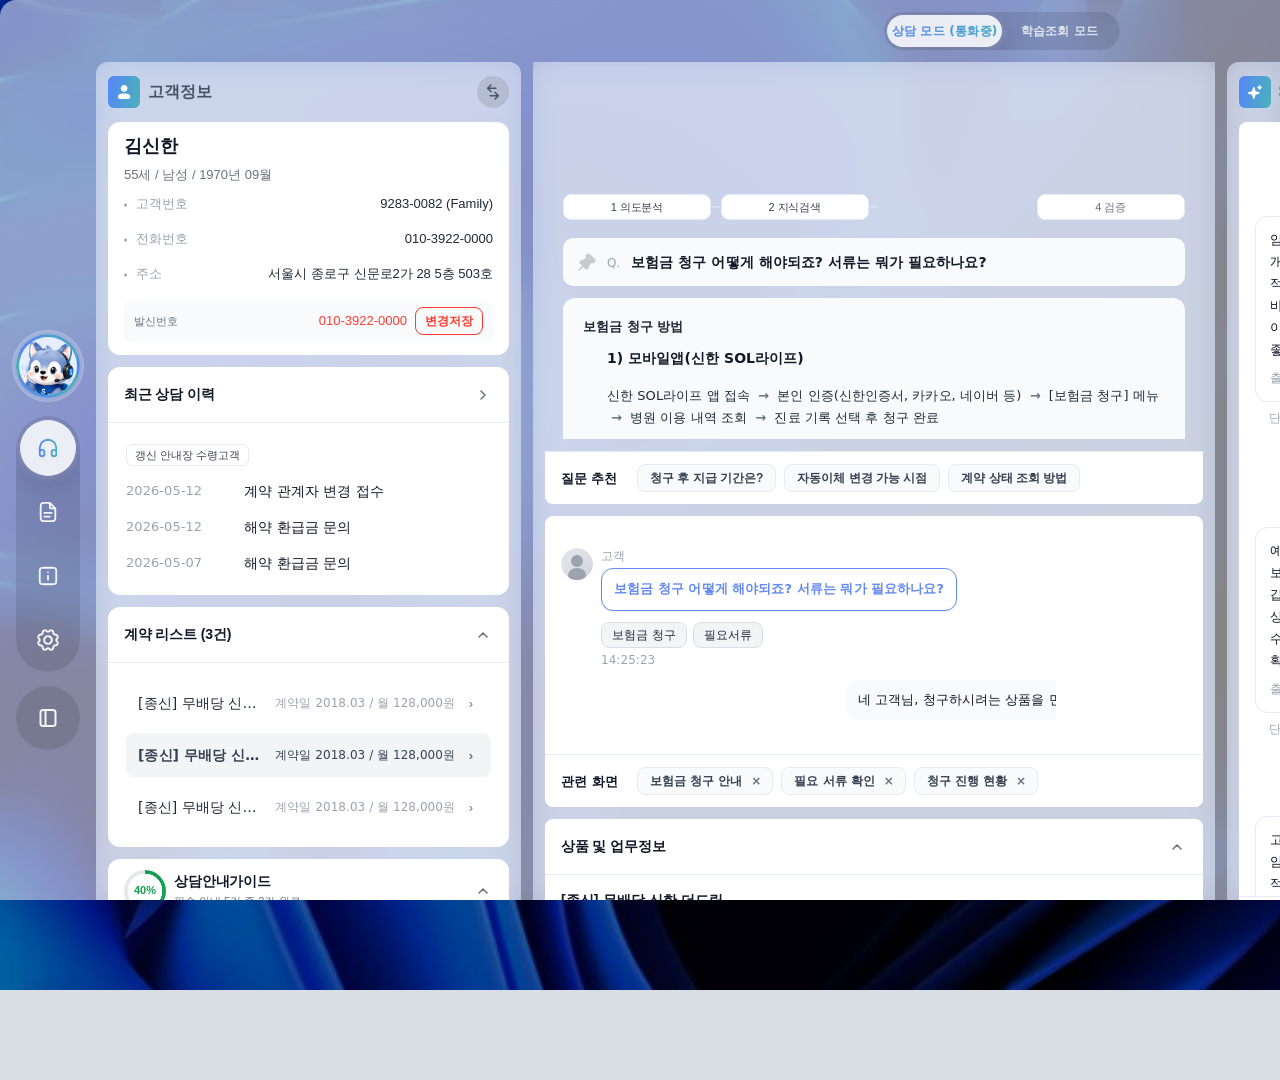
==== commit 53243486: "?낅뜲?댄듃" ====
--- a/crm-dashboard/src/pages/app.html
+++ b/crm-dashboard/src/pages/app.html
@@ -424,17 +424,24 @@
     .mode-segmented__btn:not(.is-active):hover {
       color: rgba(255, 255, 255, 0.92);
     }
-    :root.is-page1-two-panels-collapsed .shell__header {
-      padding-right: 0;
-    }
     :root.is-page1-two-panels-collapsed .topbar {
       padding-left: 0;
-      padding-right: 0;
     }
     :root.is-page1-two-panels-collapsed .topbar__modes {
       left: 0;
       transform: translateY(-50%);
       justify-content: flex-start;
+    }
+    :root.is-page1-wide-panel-collapsed .mode-segmented {
+      grid-template-columns: var(--mode-tab-w);
+    }
+    :root.is-page1-wide-panel-collapsed .mode-segmented::before,
+    :root.is-page1-wide-panel-collapsed .mode-segmented:has(.mode-segmented__btn:nth-child(2).is-active)::before {
+      width: var(--mode-tab-w);
+      transform: translateX(0);
+    }
+    :root.is-page1-wide-panel-collapsed .mode-segmented__btn:not(.is-active) {
+      display: none;
     }
 
     /* 우측 사용자 영역 */
@@ -964,6 +971,7 @@
         activePage = page;
         document.documentElement.classList.remove('is-shell-compact');
         document.documentElement.classList.remove('is-page1-two-panels-collapsed');
+        document.documentElement.classList.remove('is-page1-wide-panel-collapsed');
         document.documentElement.style.setProperty('--page1-collapse-reduction', '0px');
         var activeIndex = 0;
         buttons.forEach(function (btn, index) {
@@ -1029,15 +1037,21 @@
         if (!data) return;
         if (data.type === 'crm:page1-collapse-state') {
           var reduction = Number(data.widthReduction || 0);
+          var collapsedKeys = Array.isArray(data.collapsedKeys) ? data.collapsedKeys : [];
           if (!isFinite(reduction) || reduction < 0) reduction = 0;
           document.documentElement.classList.remove('is-shell-compact');
           document.documentElement.classList.toggle('is-page1-two-panels-collapsed', Number(data.collapsedCount || 0) >= 2);
+          document.documentElement.classList.toggle(
+            'is-page1-wide-panel-collapsed',
+            collapsedKeys.indexOf('live') !== -1 || collapsedKeys.indexOf('ai') !== -1
+          );
           document.documentElement.style.setProperty('--page1-collapse-reduction', reduction.toFixed(1) + 'px');
           return;
         }
         if (data.type === 'crm:page1-info-panel') {
           document.documentElement.classList.remove('is-shell-compact');
           document.documentElement.classList.remove('is-page1-two-panels-collapsed');
+          document.documentElement.classList.remove('is-page1-wide-panel-collapsed');
           document.documentElement.style.setProperty('--page1-collapse-reduction', data.expanded === false ? '369px' : '0px');
         }
       });
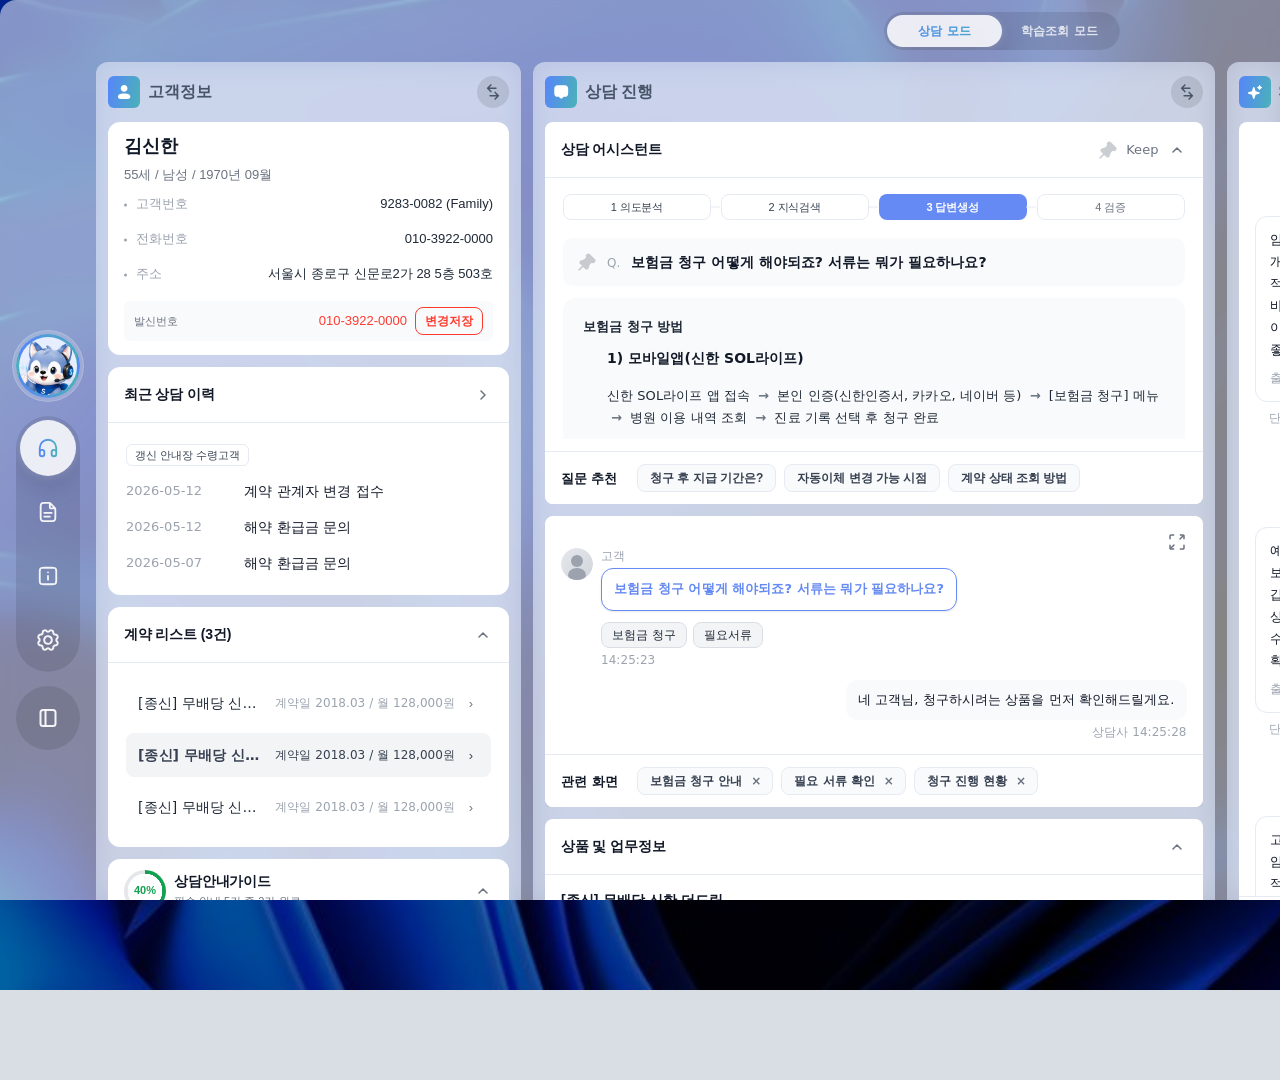
==== commit 84d5a347: "?낅뜲?댄듃" ====
--- a/crm-dashboard/src/pages/app.html
+++ b/crm-dashboard/src/pages/app.html
@@ -320,6 +320,9 @@
       color: rgba(255, 255, 255, 0.78);
       white-space: nowrap;
     }
+    :root.is-page1-two-panels-collapsed .call-status-pill__time {
+      display: none;
+    }
 
     /* 중앙 모드 토글 영역 */
     .topbar__modes {
@@ -432,17 +435,6 @@
       transform: translateY(-50%);
       justify-content: flex-start;
     }
-    :root.is-page1-wide-panel-collapsed .mode-segmented {
-      grid-template-columns: var(--mode-tab-w);
-    }
-    :root.is-page1-wide-panel-collapsed .mode-segmented::before,
-    :root.is-page1-wide-panel-collapsed .mode-segmented:has(.mode-segmented__btn:nth-child(2).is-active)::before {
-      width: var(--mode-tab-w);
-      transform: translateX(0);
-    }
-    :root.is-page1-wide-panel-collapsed .mode-segmented__btn:not(.is-active) {
-      display: none;
-    }
 
     /* 우측 사용자 영역 */
     .topbar__actions {
@@ -803,10 +795,10 @@
         <div class="topbar__left">
         </div>
 
-        <!-- 중앙 모드 토글 (static UI — 클릭 불가, 활성값 "상담 모드 (통화 중)" 고정) -->
+        <!-- 중앙 모드 토글 (static UI — 클릭 불가, 활성값 "상담 모드" 고정) -->
         <div class="topbar__modes">
           <div class="mode-segmented" role="group" aria-label="화면 모드 (고정)">
-            <button type="button" class="mode-segmented__btn is-active" aria-pressed="true" tabindex="-1">상담 모드 (통화중)</button>
+            <button type="button" class="mode-segmented__btn is-active" aria-pressed="true" tabindex="-1">상담 모드</button>
             <button type="button" class="mode-segmented__btn" aria-pressed="false" tabindex="-1">학습조회 모드</button>
           </div>
         </div>
@@ -971,7 +963,6 @@
         activePage = page;
         document.documentElement.classList.remove('is-shell-compact');
         document.documentElement.classList.remove('is-page1-two-panels-collapsed');
-        document.documentElement.classList.remove('is-page1-wide-panel-collapsed');
         document.documentElement.style.setProperty('--page1-collapse-reduction', '0px');
         var activeIndex = 0;
         buttons.forEach(function (btn, index) {
@@ -1037,21 +1028,15 @@
         if (!data) return;
         if (data.type === 'crm:page1-collapse-state') {
           var reduction = Number(data.widthReduction || 0);
-          var collapsedKeys = Array.isArray(data.collapsedKeys) ? data.collapsedKeys : [];
           if (!isFinite(reduction) || reduction < 0) reduction = 0;
           document.documentElement.classList.remove('is-shell-compact');
           document.documentElement.classList.toggle('is-page1-two-panels-collapsed', Number(data.collapsedCount || 0) >= 2);
-          document.documentElement.classList.toggle(
-            'is-page1-wide-panel-collapsed',
-            collapsedKeys.indexOf('live') !== -1 || collapsedKeys.indexOf('ai') !== -1
-          );
           document.documentElement.style.setProperty('--page1-collapse-reduction', reduction.toFixed(1) + 'px');
           return;
         }
         if (data.type === 'crm:page1-info-panel') {
           document.documentElement.classList.remove('is-shell-compact');
           document.documentElement.classList.remove('is-page1-two-panels-collapsed');
-          document.documentElement.classList.remove('is-page1-wide-panel-collapsed');
           document.documentElement.style.setProperty('--page1-collapse-reduction', data.expanded === false ? '369px' : '0px');
         }
       });
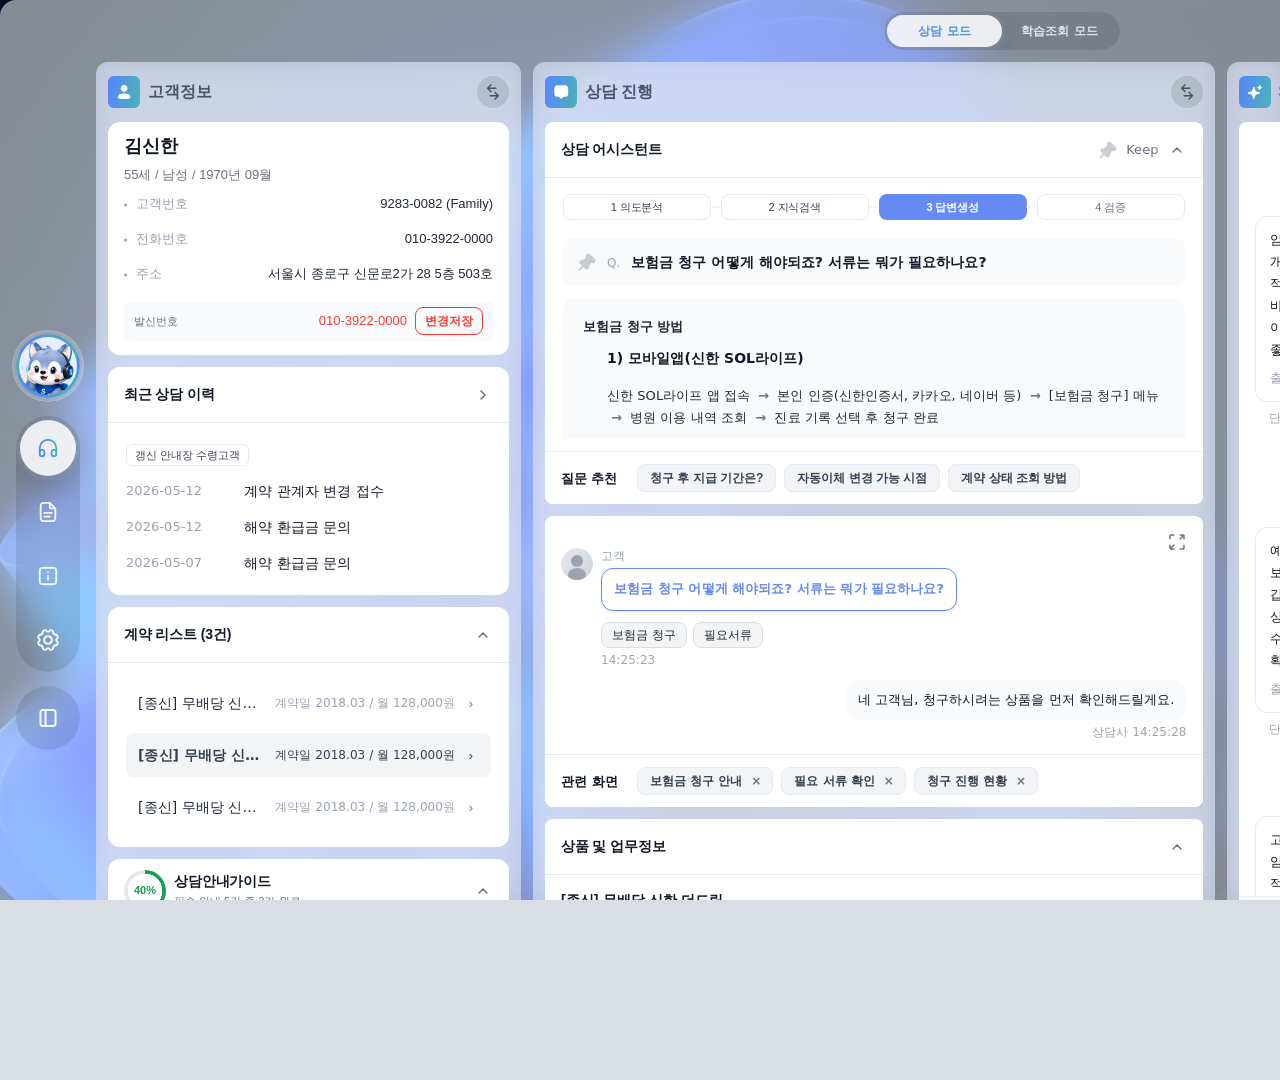
==== commit c3bf81a5: "?낅뜲?댄듃" ====
--- a/crm-dashboard/src/pages/app.html
+++ b/crm-dashboard/src/pages/app.html
@@ -32,6 +32,7 @@
       --lnb-visual-center-offset: 0px;
       --col-border: var(--color-border-default);
       --col-primary: var(--color-brand-primary);
+      --desktop-bg-image: url("../assets/bg/01.jpg");
       --font-stack: Pretendard, "Pretendard Variable", -apple-system, BlinkMacSystemFont,
                     "Apple SD Gothic Neo", "Noto Sans KR", "Malgun Gothic", system-ui, sans-serif;
     }
@@ -47,12 +48,18 @@
       min-width: 100%;
       min-height: 100vh;
       overflow: auto;
+      background-color: var(--layer-viewport-bg);
+      background-image: var(--desktop-bg-image, none);
+      background-position: center;
+      background-repeat: no-repeat;
+      background-size: 150% auto;
+      background-attachment: fixed;
     }
     body {
       position: relative;
       display: grid;
       place-items: center;
-      background: var(--layer-viewport-bg);
+      background: transparent;
       color: var(--color-text-strong);
       font-family: var(--font-stack);
       font-size: var(--type-body-fs);
@@ -61,23 +68,20 @@
       isolation: isolate;
     }
 
-    /* 1. 배경 이미지 레이어 (가장 뒤, 1920x1080 고정, 블러/opacity 미적용) */
+    /* 1. 브라우저 배경 이미지 레이어 (가장 뒤, 전체 viewport 기준) */
     .app-desktop-bg {
       position: fixed;
-      left: 50%;
-      top: 50%;
-      width: var(--app-stage-w);
-      height: var(--app-stage-h);
-      transform: translate(-50%, -50%);
+      inset: 0;
+      width: 100vw;
+      height: 100vh;
       z-index: 0;
       pointer-events: none;
       background-color: var(--layer-viewport-bg);
       background-image: var(--desktop-bg-image, none);
       background-position: center;
       background-repeat: no-repeat;
-      background-size: 1920px 1080px;
-      border-radius: 16px;
-      transition: width 240ms cubic-bezier(0.22, 1, 0.36, 1);
+      background-size: 150% auto;
+      border-radius: 0;
     }
 
     /* 2. 앱 배경 레이어 — 단일 화이트 glass (--layer-app-bg + 동일 blur/saturate 토큰).
@@ -427,10 +431,10 @@
     .mode-segmented__btn:not(.is-active):hover {
       color: rgba(255, 255, 255, 0.92);
     }
-    :root.is-page1-two-panels-collapsed .topbar {
+    :root.is-page1-panel-collapsed .topbar {
       padding-left: 0;
     }
-    :root.is-page1-two-panels-collapsed .topbar__modes {
+    :root.is-page1-panel-collapsed .topbar__modes {
       left: 0;
       transform: translateY(-50%);
       justify-content: flex-start;
@@ -931,7 +935,7 @@
       var lnbTabGroup = document.querySelector('.lnb__tab-group');
       var lnbCollapseBtn = document.getElementById('lnb-collapse-btn');
       var backgroundImages = [
-        '../assets/bg/desktop-blue-wave.png'
+        '../assets/bg/01.jpg'
       ];
       var bgIndex = 0;
       var bgSwitcher = document.getElementById('bg-switcher');
@@ -962,6 +966,7 @@
         opts = opts || {};
         activePage = page;
         document.documentElement.classList.remove('is-shell-compact');
+        document.documentElement.classList.remove('is-page1-panel-collapsed');
         document.documentElement.classList.remove('is-page1-two-panels-collapsed');
         document.documentElement.style.setProperty('--page1-collapse-reduction', '0px');
         var activeIndex = 0;
@@ -1030,12 +1035,14 @@
           var reduction = Number(data.widthReduction || 0);
           if (!isFinite(reduction) || reduction < 0) reduction = 0;
           document.documentElement.classList.remove('is-shell-compact');
+          document.documentElement.classList.toggle('is-page1-panel-collapsed', Number(data.collapsedCount || 0) >= 1);
           document.documentElement.classList.toggle('is-page1-two-panels-collapsed', Number(data.collapsedCount || 0) >= 2);
           document.documentElement.style.setProperty('--page1-collapse-reduction', reduction.toFixed(1) + 'px');
           return;
         }
         if (data.type === 'crm:page1-info-panel') {
           document.documentElement.classList.remove('is-shell-compact');
+          document.documentElement.classList.toggle('is-page1-panel-collapsed', data.expanded === false);
           document.documentElement.classList.remove('is-page1-two-panels-collapsed');
           document.documentElement.style.setProperty('--page1-collapse-reduction', data.expanded === false ? '369px' : '0px');
         }
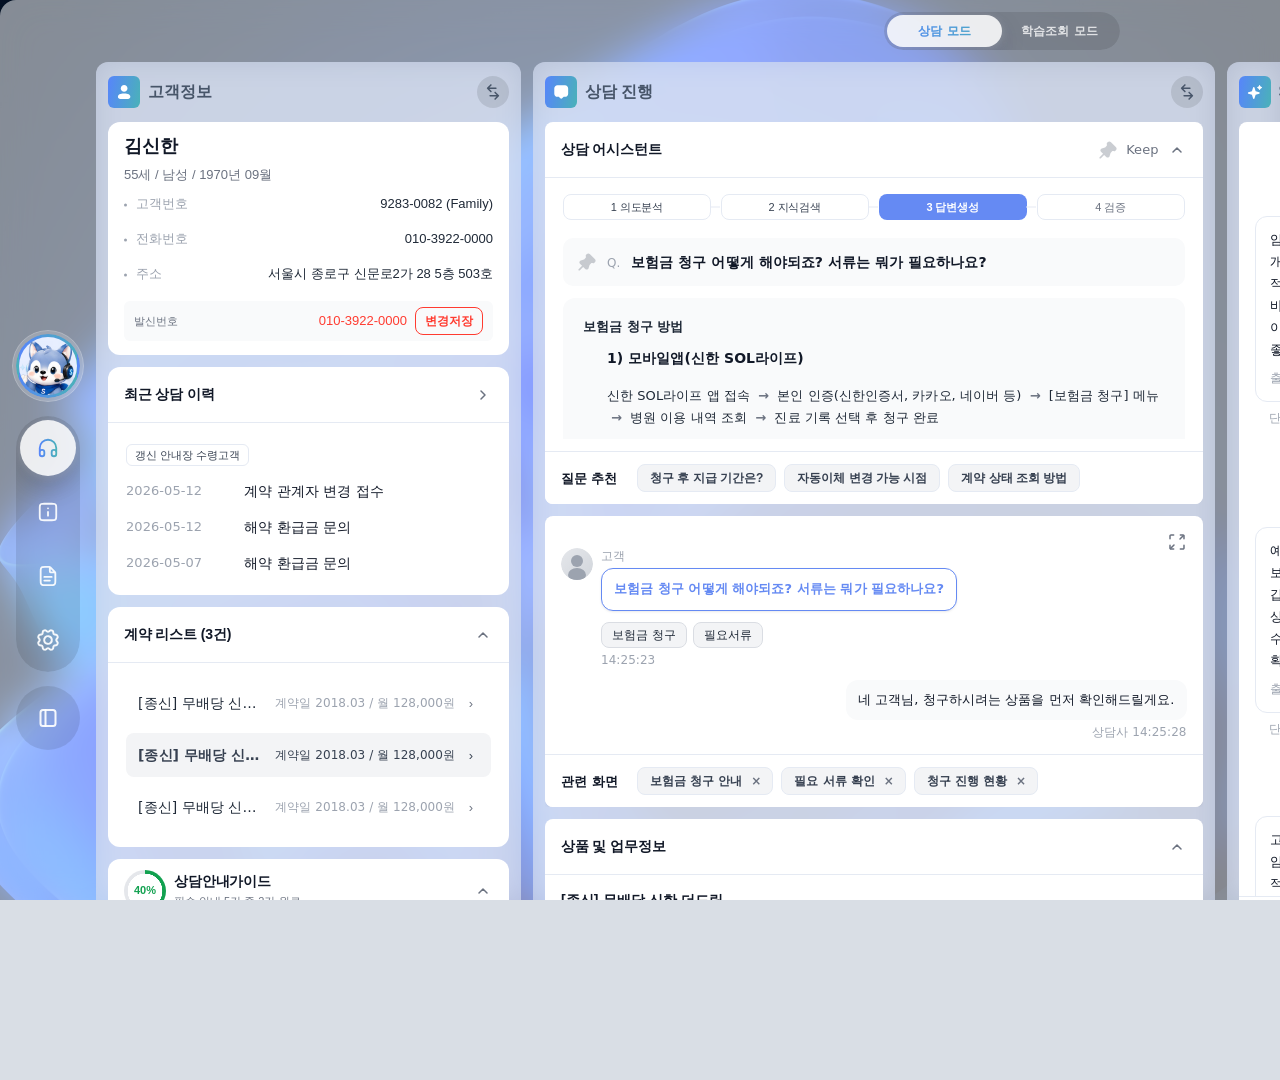
==== commit 67d98b1d: "LNB 문서·인포 순서 변경 및 문서 메뉴 비활성화 Co-authored-by: Cursor <cursoragent@cursor.com>" ====
--- a/crm-dashboard/src/pages/app.html
+++ b/crm-dashboard/src/pages/app.html
@@ -857,14 +857,14 @@
                   <path d="M21 18V12C21 7.02944 16.9706 3 12 3C7.02944 3 3 7.02944 3 12V18M5.5 21C4.11929 21 3 19.8807 3 18.5V16.5C3 15.1193 4.11929 14 5.5 14C6.88071 14 8 15.1193 8 16.5V18.5C8 19.8807 6.88071 21 5.5 21ZM18.5 21C17.1193 21 16 19.8807 16 18.5V16.5C16 15.1193 17.1193 14 18.5 14C19.8807 14 21 15.1193 21 16.5V18.5C21 19.8807 19.8807 21 18.5 21Z"/>
                 </svg>
               </button>
-              <button type="button" class="lnb__btn" data-page="2" aria-label="문서">
-                <svg class="lnb__icon lnb__icon--visual-balance" viewBox="0 0 24 24" aria-hidden="true">
-                  <path d="M14 2.26953V6.40007C14 6.96012 14 7.24015 14.109 7.45406C14.2049 7.64222 14.3578 7.7952 14.546 7.89108C14.7599 8.00007 15.0399 8.00007 15.6 8.00007H19.7305M14 17H8M16 13H8M20 9.98822V17.2C20 18.8802 20 19.7202 19.673 20.362C19.3854 20.9265 18.9265 21.3854 18.362 21.673C17.7202 22 16.8802 22 15.2 22H8.8C7.11984 22 6.27976 22 5.63803 21.673C5.07354 21.3854 4.6146 20.9265 4.32698 20.362C4 19.7202 4 18.8802 4 17.2V6.8C4 5.11984 4 4.27976 4.32698 3.63803C4.6146 3.07354 5.07354 2.6146 5.63803 2.32698C6.27976 2 7.11984 2 8.8 2H12.0118C12.7455 2 13.1124 2 13.4577 2.08289C13.7638 2.15638 14.0564 2.27759 14.3249 2.44208C14.6276 2.6276 14.887 2.88703 15.4059 3.40589L18.5941 6.59411C19.113 7.11297 19.3724 7.3724 19.5579 7.67515C19.7224 7.94356 19.8436 8.2362 19.9171 8.5423C20 8.88757 20 9.25445 20 9.98822Z"/>
-                </svg>
-              </button>
               <button type="button" class="lnb__btn" data-page="3" aria-label="인포메이션" title="인포메이션">
                 <svg class="lnb__icon lnb__icon--visual-balance" viewBox="0 0 24 24" aria-hidden="true">
                   <path d="M12 16V12M12 8H12.01M7.8 21H16.2C17.8802 21 18.7202 21 19.362 20.673C19.9265 20.3854 20.3854 19.9265 20.673 19.362C21 18.7202 21 17.8802 21 16.2V7.8C21 6.11984 21 5.27976 20.673 4.63803C20.3854 4.07354 19.9265 3.6146 19.362 3.32698C18.7202 3 17.8802 3 16.2 3H7.8C6.11984 3 5.27976 3 4.63803 3.32698C4.07354 3.6146 3.6146 4.07354 3.32698 4.63803C3 5.27976 3 6.11984 3 7.8V16.2C3 17.8802 3 18.7202 3.32698 19.362C3.6146 19.9265 4.07354 20.3854 4.63803 20.673C5.27976 21 6.11984 21 7.8 21Z"/>
+                </svg>
+              </button>
+              <button type="button" class="lnb__btn" data-page="2" aria-label="문서" title="문서" aria-disabled="true" disabled>
+                <svg class="lnb__icon lnb__icon--visual-balance" viewBox="0 0 24 24" aria-hidden="true">
+                  <path d="M14 2.26953V6.40007C14 6.96012 14 7.24015 14.109 7.45406C14.2049 7.64222 14.3578 7.7952 14.546 7.89108C14.7599 8.00007 15.0399 8.00007 15.6 8.00007H19.7305M14 17H8M16 13H8M20 9.98822V17.2C20 18.8802 20 19.7202 19.673 20.362C19.3854 20.9265 18.9265 21.3854 18.362 21.673C17.7202 22 16.8802 22 15.2 22H8.8C7.11984 22 6.27976 22 5.63803 21.673C5.07354 21.3854 4.6146 20.9265 4.32698 20.362C4 19.7202 4 18.8802 4 17.2V6.8C4 5.11984 4 4.27976 4.32698 3.63803C4.6146 3.07354 5.07354 2.6146 5.63803 2.32698C6.27976 2 7.11984 2 8.8 2H12.0118C12.7455 2 13.1124 2 13.4577 2.08289C13.7638 2.15638 14.0564 2.27759 14.3249 2.44208C14.6276 2.6276 14.887 2.88703 15.4059 3.40589L18.5941 6.59411C19.113 7.11297 19.3724 7.3724 19.5579 7.67515C19.7224 7.94356 19.8436 8.2362 19.9171 8.5423C20 8.88757 20 9.25445 20 9.98822Z"/>
                 </svg>
               </button>
               <button type="button" class="lnb__btn" aria-label="설정" title="설정" aria-disabled="true" disabled>
@@ -989,11 +989,14 @@
 
       function setActive(page) {
         if (!PAGES[page] || page === activePage) return;
+        var targetBtn = document.querySelector('.lnb__btn[data-page="' + page + '"]');
+        if (targetBtn && (targetBtn.disabled || targetBtn.getAttribute('aria-disabled') === 'true')) return;
         applyActive(page);
       }
 
       buttons.forEach(function (btn) {
         btn.addEventListener('click', function () {
+          if (btn.disabled || btn.getAttribute('aria-disabled') === 'true') return;
           setActive(btn.dataset.page);
         });
       });
